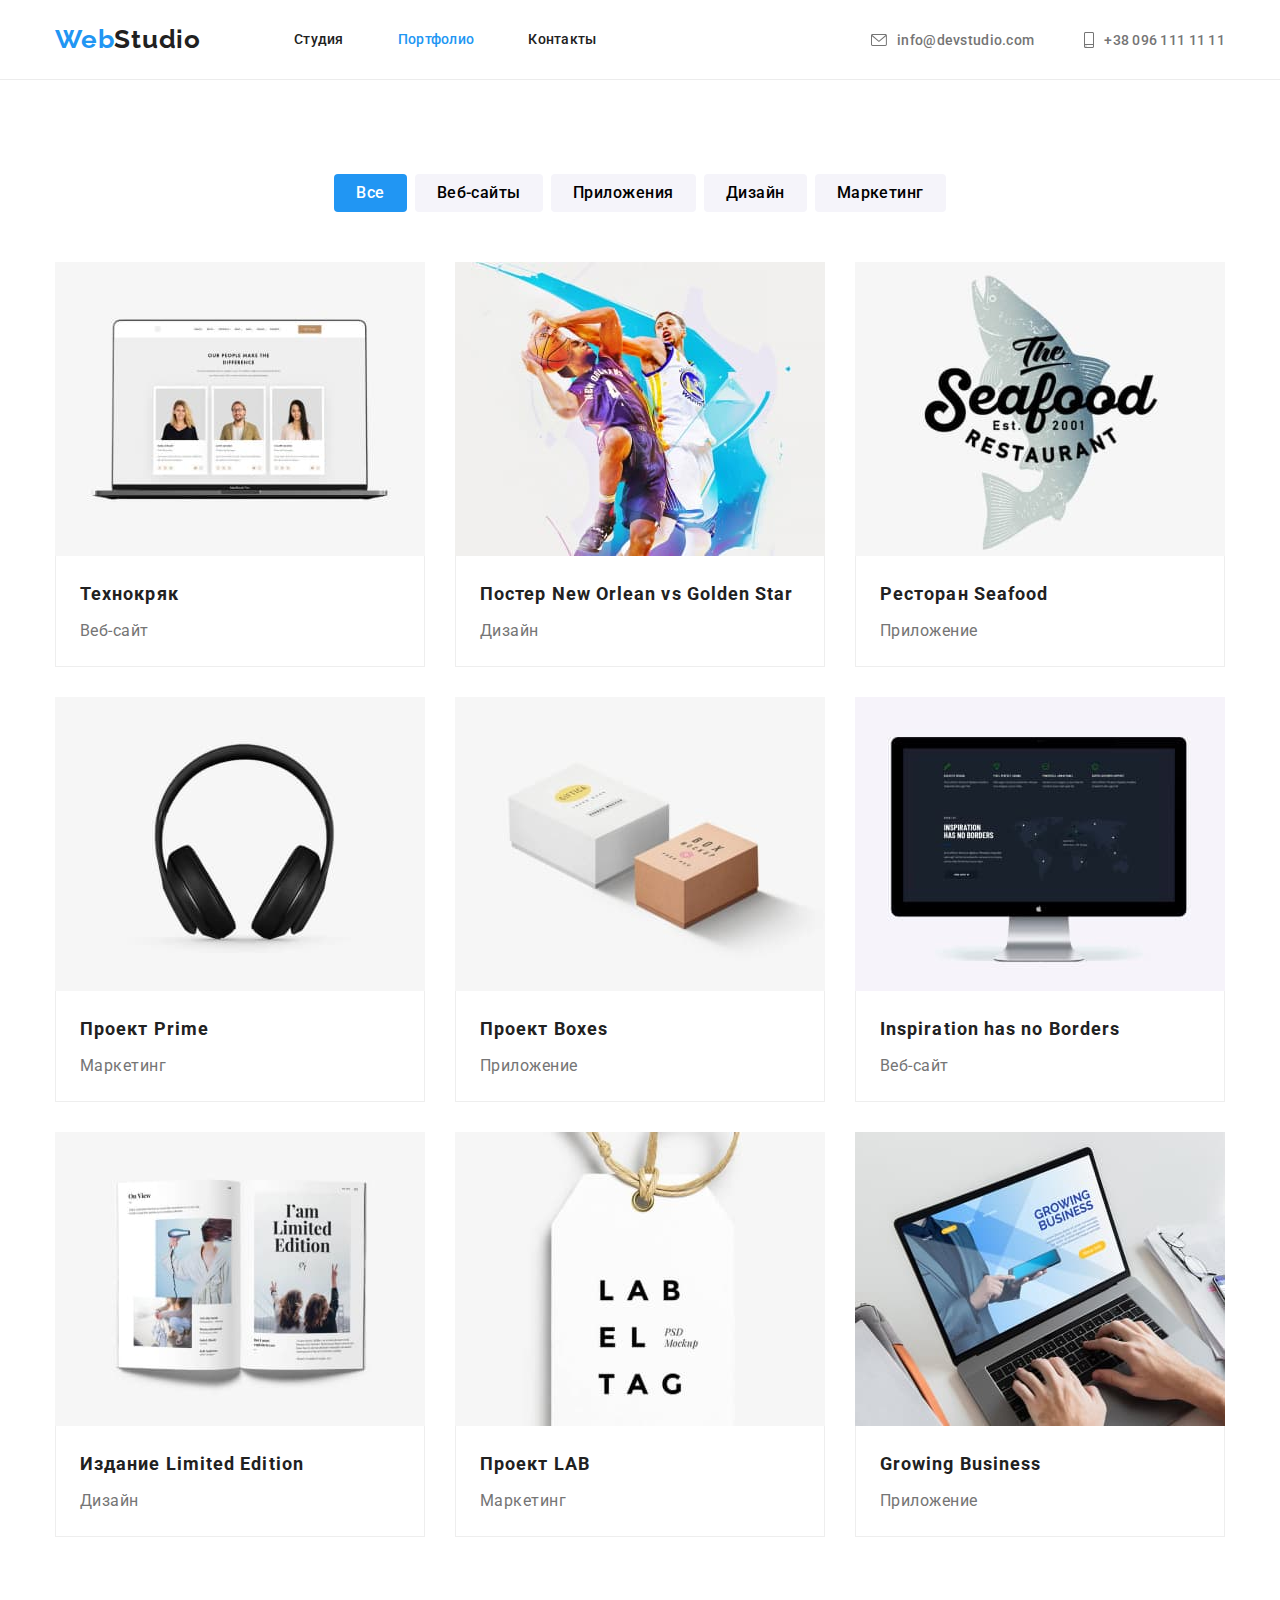
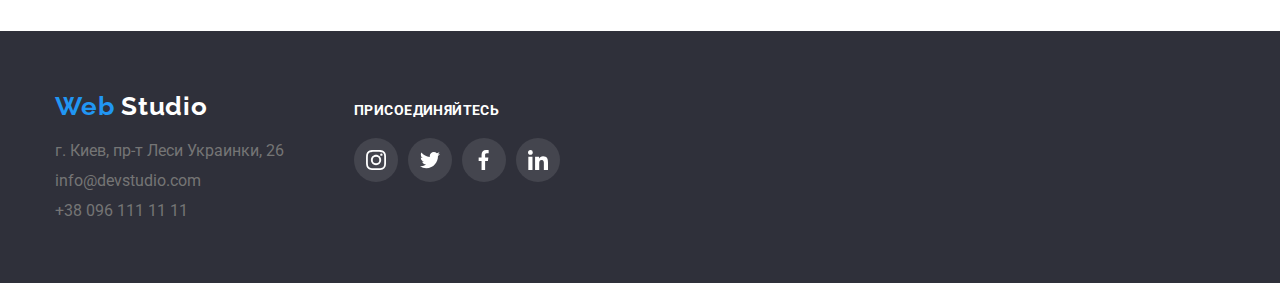
==== portfolio.html @ 32d03e29 "start homework" ====
<!DOCTYPE html>
<html lang="ru">
  <head>
    <meta charset="UTF-8" />
    <meta name="description" content="Портфолио" />
    <title>Портфолио</title>
    <link
      href="https://fonts.googleapis.com/css2?family=DM+Serif+Display&family=Raleway:wght@700&family=Roboto:wght@400;500;700;900&display=swap"
      rel="stylesheet"
    />
    <link rel="stylesheet" href="css/modern-normalize.css" />
    <link rel="stylesheet" href="css/style.css" />
  </head>
  <body>
    <header class="header">
      <div class="container header__container">
        <nav class="nav">
          <a class="logo" href="index.html">
            <span class="logo_fword">Web</span>Studio
          </a>
          <ul class="nav__list">
            <li class="nav__list-item">
              <a class="nav__link" href="index.html"> Студия </a>
            </li>
            <li class="nav__list-item">
              <a class="nav__link nav__link--current" href="#"> Портфолио </a>
            </li>
            <li class="nav__list-item">
              <a class="nav__link" href="#"> Контакты </a>
            </li>
          </ul>
        </nav>
        <ul class="contacts">
          <li class="contacts_item">
            <a class="contacts__link" href="mailto:info@devstudio.com">
              <svg
                      class="contacts__icon contacts__icon--email"
                      width="16px"
                      height="12px"
              >
                <use href="images/icons.svg#icon-email"></use>
              </svg>
              info@devstudio.com
            </a>
          </li>
          <li class="contacts_item">
            <a class="contacts__link" href="tel:+380961111111">
              <svg
                      class="contacts__icon contacts__icon--phone"
                      width="10px"
                      height="16px"
              >
                <use href="images/icons.svg#icon-smartphone"></use>
              </svg>
              +38 096 111 11 11
            </a>
          </li>
        </ul>
      </div>
    </header>
    <main>
      <section class="section">
        <div class="container">
          <h2 class="visually-hidden">Портфолио</h2>
          <ul class="filter-buttons">
            <li class="filter-buttons__item">
              <button class="button button--current" type="button">Все</button>
            </li>
            <li class="filter-buttons__item">
              <button class="button" type="button">Веб-сайты</button>
            </li>
            <li class="filter-buttons__item">
              <button class="button" type="button">Приложения</button>
            </li>
            <li class="filter-buttons__item">
              <button class="button" type="button">Дизайн</button>
            </li>
            <li class="filter-buttons__item">
              <button class="button" type="button">Маркетинг</button>
            </li>
          </ul>
          <ul class="project-list">
            <li class="project-list__item">
              <a class="project-list__link-wrap" href="">
                <img
                  class="project-list__img"
                  src="images/portfolio1.jpg"
                  alt="Ноутбук"
                />
                <div class="project-list__bottom-container">
                  <h3 class="project-list__title">Технокряк</h3>
                  <p class="project-list__desc">Веб-сайт</p>
                </div>
              </a>
            </li>
            <li class="project-list__item">
              <a class="project-list__link-wrap" href="">
                <img
                  class="project-list__img"
                  src="images/portfolio2.jpg"
                  alt="Два игрока в баскетбол"
                />
                <div class="project-list__bottom-container">
                  <h3 class="project-list__title">
                    Постер New Orlean vs Golden Star
                  </h3>
                  <p class="project-list__desc">Дизайн</p>
                </div>
              </a>
            </li>
            <li class="project-list__item">
              <a class="project-list__link-wrap" href="">
                <img
                  class="project-list__img"
                  src="images/portfolio3.jpg"
                  alt="Логотип ресторана Seafood"
                />
                <div class="project-list__bottom-container">
                  <h3 class="project-list__title">Ресторан Seafood</h3>
                  <p class="project-list__desc">Приложение</p>
                </div>
              </a>
            </li>
            <li class="project-list__item">
              <a class="project-list__link-wrap" href="">
                <img
                  class="project-list__img"
                  src="images/portfolio4.jpg"
                  alt="Черные полноразмерные наушники"
                />
                <div class="project-list__bottom-container">
                  <h3 class="project-list__title">Проект Prime</h3>
                  <p class="project-list__desc">Маркетинг</p>
                </div>
              </a>
            </li>
            <li class="project-list__item">
              <a class="project-list__link-wrap" href="">
                <img
                  class="project-list__img"
                  src="images/portfolio5.jpg"
                  alt="Две коробки"
                />
                <div class="project-list__bottom-container">
                  <h3 class="project-list__title">Проект Boxes</h3>
                  <p class="project-list__desc">Приложение</p>
                </div>
              </a>
            </li>
            <li class="project-list__item">
              <a class="project-list__link-wrap" href="">
                <img
                  class="project-list__img"
                  src="images/portfolio6.jpg"
                  alt="Монитор"
                />
                <div class="project-list__bottom-container">
                  <h3 class="project-list__title">
                    Inspiration has no Borders
                  </h3>
                  <p class="project-list__desc">Веб-сайт</p>
                </div>
              </a>
            </li>
            <li class="project-list__item">
              <a class="project-list__link-wrap" href="">
                <img
                  class="project-list__img"
                  src="images/portfolio7.jpg"
                  alt="Открытая книга"
                />
                <div class="project-list__bottom-container">
                  <h3 class="project-list__title">Издание Limited Edition</h3>
                  <p class="project-list__desc">Дизайн</p>
                </div>
              </a>
            </li>
            <li class="project-list__item">
              <a class="project-list__link-wrap" href="">
                <img
                  class="project-list__img"
                  src="images/portfolio8.jpg"
                  alt="Бирка с надпись: Lab el tag"
                />
                <div class="project-list__bottom-container">
                  <h3 class="project-list__title">Проект LAB</h3>
                  <p class="project-list__desc">Маркетинг</p>
                </div>
              </a>
            </li>
            <li class="project-list__item">
              <a class="project-list__link-wrap" href="">
                <img
                  class="project-list__img"
                  src="images/portfolio9.jpg"
                  alt="Ноутбук на котором печатают"
                />
                <div class="project-list__bottom-container">
                  <h3 class="project-list__title">Growing Business</h3>
                  <p class="project-list__desc">Приложение</p>
                </div>
              </a>
            </li>
          </ul>
        </div>
      </section>
    </main>
    <footer class="footer">
      <div class="container footer__container">
        <div class="footer__el-wrap">
          <a class="logo logo--white" href="#">
            <span class="logo_fword">Web</span> Studio
          </a>
          <address class="address">
            <ul class="address__list">
              <li class="address__item">
                <a
                        class="address__contact"
                        href="https://www.google.com/maps/search/?api=1&query=Киев+Леси+Украинки+26"
                        target="_blank"
                        rel="noopener noreferrer"
                >
                  г. Киев, пр-т Леси Украинки, 26
                </a>
              </li>
              <li class="address__item">
                <a class="address__contact" href="mailto:info@devstudio.com">
                  info@devstudio.com
                </a>
              </li>
              <li class="address__item">
                <a class="address__contact" href="tel:+380961111111">
                  +38 096 111 11 11
                </a>
              </li>
            </ul>
          </address>
        </div>
        <div class="footer__el-wrap">
          <b class="footer__call">присоединяйтесь</b>
          <ul class="social-medias">
            <li class="social-medias__item">
              <a class="social-medias__link" href="">
                <svg class="social-medias__icon" width="20px" height="20px">
                  <use href="images/icons.svg#icon-instagram"></use>
                </svg>
              </a>
            </li>
            <li class="social-medias__item">
              <a class="social-medias__link" href="">
                <svg class="social-medias__icon" width="20px" height="20px">
                  <use href="images/icons.svg#icon-twitter"></use>
                </svg>
              </a>
            </li>
            <li class="social-medias__item">
              <a class="social-medias__link" href="">
                <svg class="social-medias__icon" width="20px" height="20px">
                  <use href="images/icons.svg#icon-facebook"></use>
                </svg>
              </a>
            </li>
            <li class="social-medias__item">
              <a class="social-medias__link" href="">
                <svg class="social-medias__icon" width="20px" height="20px">
                  <use href="images/icons.svg#icon-linkedIn"></use>
                </svg>
              </a>
            </li>
          </ul>
        </div>
      </div>
    </footer>
  </body>
</html>
---- css/style.css ----
:root {
  --brand-color: #2196f3;
  --background-color-grey_dark: #2f303a;
  --background-color-grey_light: #f5f4fa;
  --text-color-black: #212121;
  --text-color-grey: #757575;
  --color-white: #fff;
  --border-color: #eeeeee;
  --color-icon-grey: #afb1b8;
  --color-social-media-background_grey: #44454e;
  /*--section-padding: 94px 13.4375%;*/
  --section-padding: 94px 0;
  --box-shadow-team: 0px 1px 3px rgba(0, 0, 0, 0.12),
    0px 1px 1px rgba(0, 0, 0, 0.14), 0px 2px 1px rgba(0, 0, 0, 0.2);
  --border-projects-width: 1px;
  --border-projects_item: var(--border-projects-width) solid var(--border-color);
  --button-hover-shadow: 0px 3px 1px rgba(0, 0, 0, 0.1),
    0px 1px 2px rgba(0, 0, 0, 0.08), 0px 2px 2px rgba(0, 0, 0, 0.12);
}

ul {
  padding: 0;
  list-style: none;
}

a {
  text-decoration: none;
}

h1,
h2,
h3,
h4,
h5,
h6,
p,
ul,
li {
  margin: 0;
}

body {
  margin: 0;

  box-sizing: border-box;

  font-family: "Roboto", sans-serif;
  color: var(--text-color-black);
}

.visually-hidden {
  position: absolute;
  clip: rect(0 0 0 0);
  width: 1px;
  height: 1px;
  margin: -1px;
}

.container {
  width: 1200px;
  padding: 0 15px;
  margin: auto;
}

.header {
  padding: 24px 0;
  border-bottom: 1px solid #ececec;
}

.header__container {
  display: flex;
  align-items: center;
}

.main {
  margin: 0;
  padding: 0;
}

.logo {
  text-decoration: none;
  font-family: "Raleway", sans-serif;
  font-weight: 700;
  font-size: 26px;
  line-height: 31px;
  letter-spacing: 0.03em;
  color: var(--text-color-black);
}

.logo_fword {
  color: var(--brand-color);
}

.logo--white {
  color: var(--color-white);
}

.nav {
  display: flex;
  align-items: center;
}

.nav__list {
  display: inline-block;
  margin-left: 93px;

  list-style-type: none;
}

.nav__list-item {
  display: inline-block;
}

.nav__list-item + .nav__list-item {
  margin-left: 50px;
}

.nav__link {
  text-decoration: none;
  color: var(--text-color-black);
  font-weight: 500;
  font-size: 14px;
  line-height: 16px;
  letter-spacing: 0.02em;
}

.nav__link:hover,
.nav__link:focus,
.nav__link:active {
  color: var(--brand-color);
}

.nav__link--current {
  color: var(--brand-color);
}

.contacts {
  display: flex;
  margin-left: auto;
}

.contacts_item + .contacts_item {
  margin-left: 50px;
}

.contacts__link {
  display: flex;
  justify-content: center;
  align-items: center;

  color: var(--text-color-grey);
  text-decoration: none;
  font-weight: 500;
  font-size: 14px;
  line-height: 16px;
  letter-spacing: 0.02em;
}

.contacts__link:hover,
.contacts__link:focus,
.contacts__link:active {
  color: var(--brand-color);
}

.contacts__link:hover .contacts__icon,
.contacts__link:focus .contacts__icon,
.contacts__link:active .contacts__icon {
  fill: var(--brand-color);
}

.contacts__icon {
  fill: var(--text-color-grey);
  margin-right: 10px;
}

.contacts__icon--email {
}

.contacts__icon--phone {
}

.section {
  padding: var(--section-padding);
}

.section-h1 {
  padding: 200px 0;
  max-width: 1600px;

  text-align: center;
  background-image: linear-gradient(
      rgba(47, 48, 58, 0.4),
      rgba(47, 48, 58, 0.4)
    ),
    url("../images/bg1.jpg");
  background-repeat: no-repeat;
  background-size: cover;
  background-position: center;
}

.section--bottom-p-zero {
  padding-bottom: 0;
}

.section--dark {
  background-color: var(--background-color-grey_dark);
}

.section--gray-light {
  background-color: var(--background-color-grey_light);
}

.section__title {
  display: block;
  margin: 0 0 50px 0;

  font-weight: 700;
  font-size: 36px;
  line-height: 42px;
  text-align: center;
  letter-spacing: 0.03em;
}

.section__title-bigger {
  max-width: 700px;
  margin: 0 auto 30px auto;

  font-weight: 900;
  font-size: 44px;
  line-height: 60px;
  letter-spacing: 0.06em;
  text-transform: uppercase;
  color: var(--color-white);
}

.button {
  padding: 6px 22px;

  font-weight: 500;
  font-size: 16px;
  line-height: 26px;
  text-align: center;
  letter-spacing: 0.03em;

  background: var(--background-color-grey_light);
  border-radius: 4px;
  border: none;
}

.button:hover,
.button:focus,
button:active {
  color: var(--color-white);

  cursor: pointer;
  box-shadow: var(--button-hover-shadow);
  background: var(--brand-color);
}

.button--blue,
.button--current {
  background-color: var(--brand-color);
  color: var(--color-white);
}

.button--blue:hover,
.button--blue:focus,
.button--blue:active {
  color: var(--brand-color);
  background-color: var(--background-color-grey_light);
}

.button__order {
  padding: 10px 32px;

  line-height: 30px;
  letter-spacing: 0.06em;
  font-weight: 700;

  box-shadow: 0 4px 4px rgba(0, 0, 0, 0.15);
}

.advantages {
  display: flex;
}

.advantages__item {
  max-width: 270px;
}

.advantages__item + .advantages__item {
  margin-left: 30px;
}

.advantages__icon-wrap {
  display: flex;
  justify-content: center;
  align-items: center;
  padding-top: 25px;
  padding-bottom: 25px;
  margin-bottom: 30px;

  background: var(--background-color-grey_light);
  border-radius: 4px;
}

.advantages__icon {
}

.advantages__title {
  font-size: 14px;
  line-height: 16px;
  letter-spacing: 0.03em;
  text-transform: uppercase;
}

.advantages__desc {
  margin: 10px 0 0 0;
  min-height: 75px;

  font-size: 14px;
  line-height: 24px;
  letter-spacing: 0.03em;
  color: var(--text-color-grey);
}

.doings {
  display: flex;
}

.doings__item {
}

.doings__item:not(:last-child) {
  margin-right: 30px;
}

.doings__img {
  display: block;
  max-width: 100%;
}

.team {
  display: flex;
}

.team__item {
  max-width: 270px;

  box-shadow: var(--box-shadow-team);
  border-radius: 0 0 4px 4px;
}

.team__item:not(:last-child) {
  margin-right: 30px;
}

.team_img {
  display: block;
  max-width: 100%;
}

.team__bottom-container {
  padding: 30px 0;

  background-color: var(--color-white);
}

.team__title {
  margin-bottom: 10px;

  font-weight: 500;
  font-size: 16px;
  line-height: 19px;
  text-align: center;
  letter-spacing: 0.03em;
}

.team__desc {
  margin-bottom: 16px;

  font-size: 16px;
  line-height: 19px;
  text-align: center;
  letter-spacing: 0.03em;
  color: var(--text-color-grey);
}

.social-medias {
  display: flex;
  justify-content: center;
}

.social-medias__item {
  display: flex;
  justify-content: center;
  align-items: center;
  width: 44px;
  height: 44px;
  border-radius: 50%;
  background-color: var(--color-social-media-background_grey);
}

.team__social-medias-item {
  background-color: inherit;
}

.social-medias__item:hover,
.social-medias__item:focus-within,
.social-medias__item:active {
  background: var(--brand-color);
}

.team__social-medias-item:hover .team__social-icon,
.team__social-medias-item:focus-within .team__social-icon,
.team__social-medias-item:active .team__social-icon {
  fill: var(--color-white);
}

.social-medias__item + .social-medias__item {
  margin-left: 10px;
}

.social-medias__link {
  display: flex;
  justify-content: center;
  align-items: center;
  width: 100%;
  height: 100%;
}

.social-medias__icon {
  fill: var(--color-white);
}
.team__social-icon {
  fill: var(--color-icon-grey);
}

.regular-customers {
  display: flex;
  justify-content: center;
}

.regular-customers__item {

  border: 1px solid var(--color-icon-grey);
  border-radius: 4px;
}

.regular-customers__item + .regular-customers__item {
  margin-left: 30px;
}

.regular-customers__item:hover .regular-customers__icon,
.regular-customers__item:active .regular-customers__icon,
.regular-customers__item:focus-within .regular-customers__icon {
  fill: var(--brand-color);
}

.regular-customers__item:hover,
.regular-customers__item:active,
.regular-customers__item:focus-within {
  border-color: var(--brand-color);
}

.regular-customers__link {
  padding: 16px 32px;
  display: block;
  width: 100%;
  height: 100%;
}

.regular-customers__icon {
  fill: var(--color-icon-grey);
}

.footer {
  padding: 60px 0;
  background-color: var(--background-color-grey_dark);
}

.footer__container {
  display: flex;
  align-items: baseline;
}

.footer__el-wrap + .footer__el-wrap {
  margin-left: 70px;
}

.address {
  margin-top: 20px;

  font-style: normal;
}

.address__list {
  list-style-type: none;
  padding: 0;
  margin: 0;
}

.address__item:not(:last-child) {
  margin-bottom: 9px;
}

.address__item {
  min-height: 21px;
}

.address__contact {
  text-decoration: none;
  color: var(--text-color-grey);
}

.address__contact:hover,
.address__contact:active,
.address__contact:focus {
  color: var(--color-white);
}

.footer__call {
  margin-bottom: 20px;
  display: block;

  font-size: 14px;
  line-height: 16px;
  letter-spacing: 0.03em;
  text-transform: uppercase;
  color: var(--color-white);
}

.filter-buttons {
  display: flex;
  justify-content: center;
  margin-bottom: 50px;
}

.filter-buttons__item {
}

.filter-buttons__item:not(:last-child) {
  margin-right: 8px;
}

.project-list {
  margin: -15px;
  display: flex;
  flex-wrap: wrap;
}

.project-list__link-wrap {
  display: block;
}

.project-list__link-wrap:hover,
.project-list__link-wrap:focus,
.project-list__link-wrap:active  {
  box-shadow: 0 1px 1px rgba(0, 0, 0, 0.12), 0 4px 4px rgba(0, 0, 0, 0.06),
    1px 4px 6px rgba(0, 0, 0, 0.16);
}

.project-list__item {
  margin: 15px;
  max-width: 370px;
}

.project-list__bottom-container {
  padding: 20px 24px;

  border-right: var(--border-projects_item);
  border-left: var(--border-projects_item);
  border-bottom: var(--border-projects_item);
}

.project-list__title {
  margin-top: 0;
  margin-bottom: 4px;

  font-size: 18px;
  line-height: 36px;
  letter-spacing: 0.06em;
  color: var(--text-color-black);
}

.project-list__img {
  display: block;
  max-width: 100%;
}

.project-list__desc {
  margin: 0;

  font-size: 16px;
  line-height: 30px;
  letter-spacing: 0.03em;
  color: var(--text-color-grey);
}
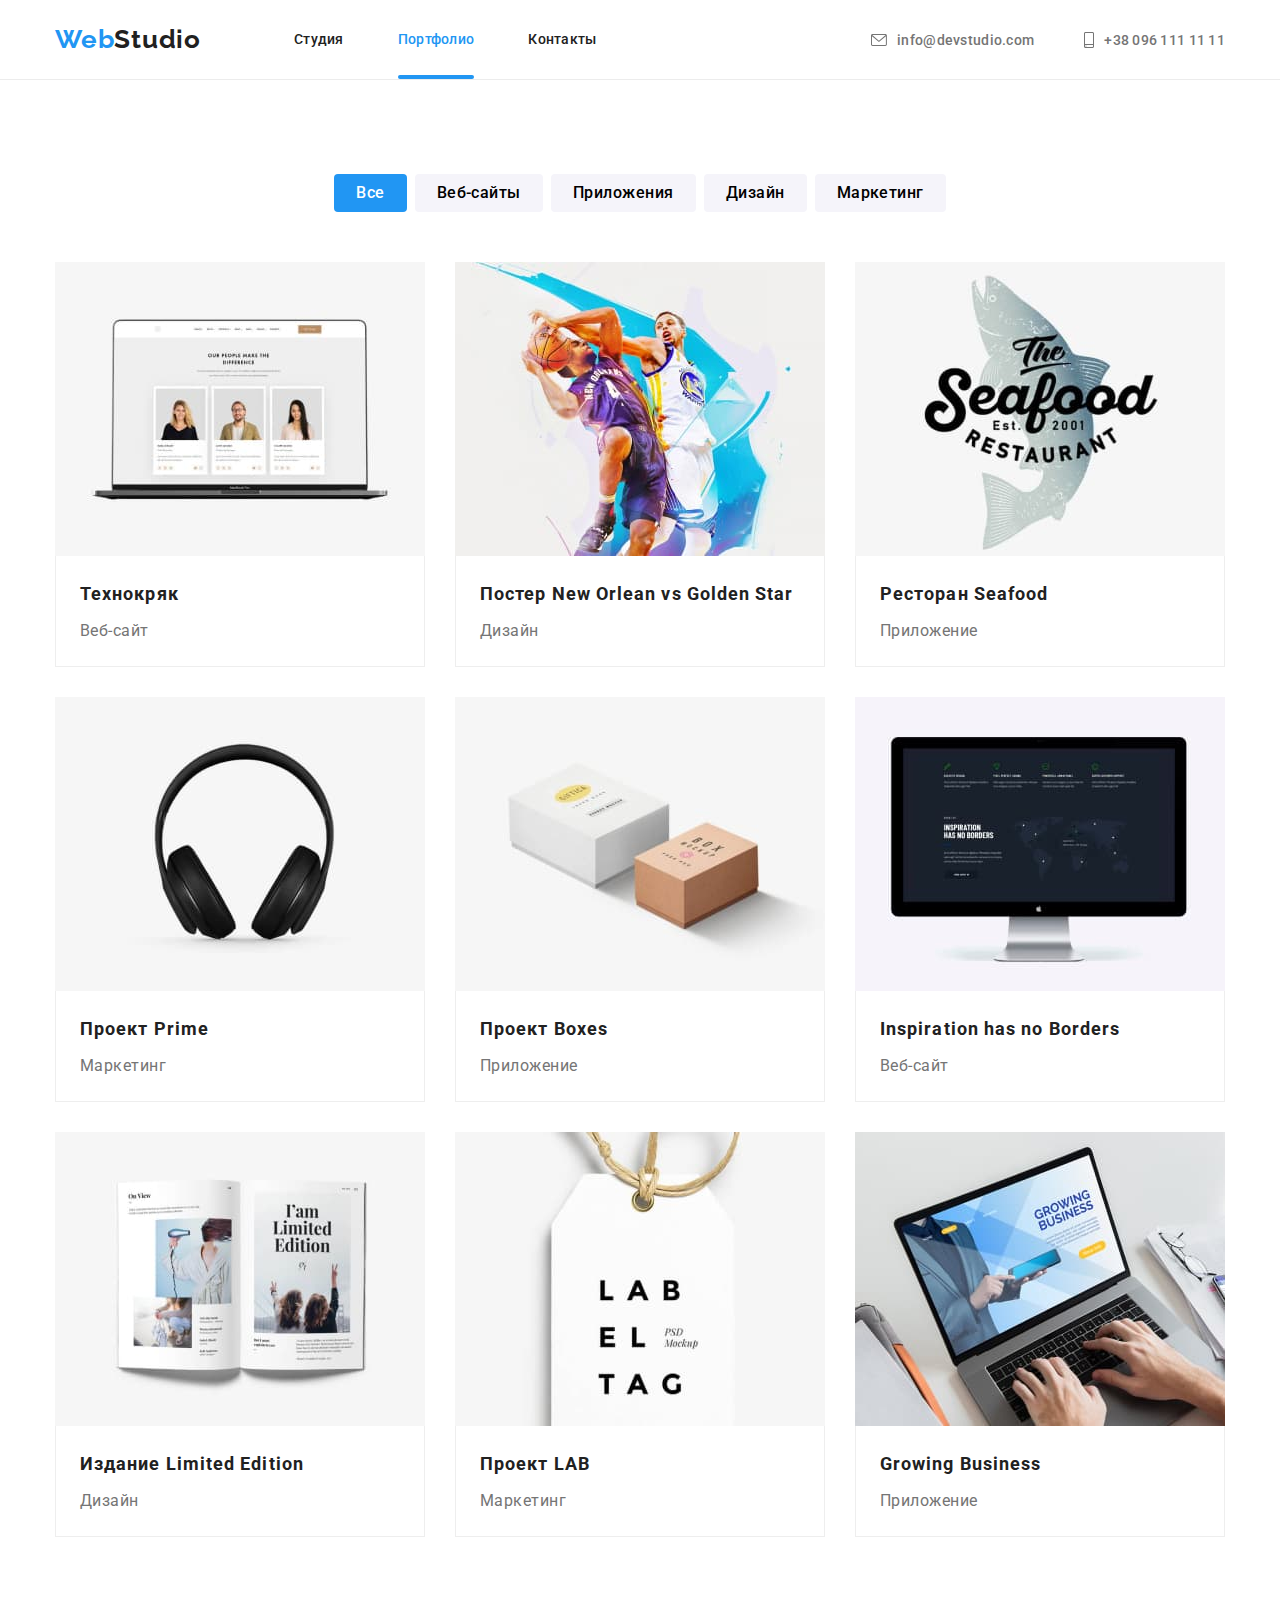
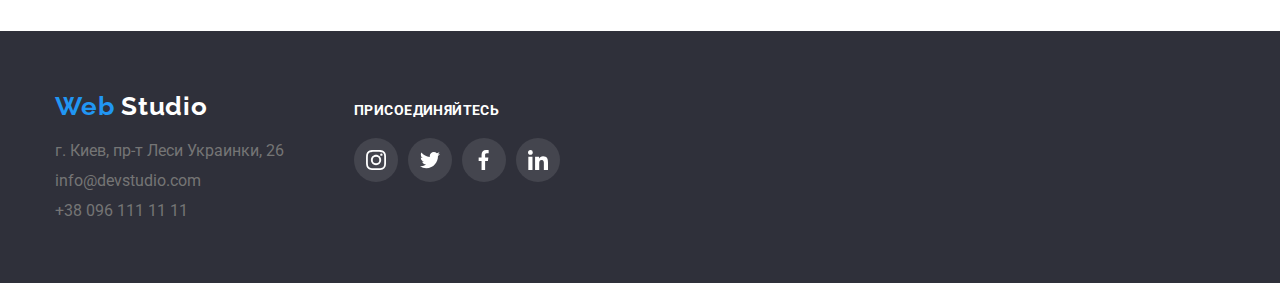
==== commit 390bfd29: "finished" ====
--- a/portfolio.html
+++ b/portfolio.html
@@ -34,9 +34,9 @@
           <li class="contacts_item">
             <a class="contacts__link" href="mailto:info@devstudio.com">
               <svg
-                      class="contacts__icon contacts__icon--email"
-                      width="16px"
-                      height="12px"
+                class="contacts__icon contacts__icon--email"
+                width="16px"
+                height="12px"
               >
                 <use href="images/icons.svg#icon-email"></use>
               </svg>
@@ -46,9 +46,9 @@
           <li class="contacts_item">
             <a class="contacts__link" href="tel:+380961111111">
               <svg
-                      class="contacts__icon contacts__icon--phone"
-                      width="10px"
-                      height="16px"
+                class="contacts__icon contacts__icon--phone"
+                width="10px"
+                height="16px"
               >
                 <use href="images/icons.svg#icon-smartphone"></use>
               </svg>
@@ -82,11 +82,18 @@
           <ul class="project-list">
             <li class="project-list__item">
               <a class="project-list__link-wrap" href="">
-                <img
-                  class="project-list__img"
-                  src="images/portfolio1.jpg"
-                  alt="Ноутбук"
-                />
+                <div class="project-list__top-container">
+                  <img
+                    class="project-list__img"
+                    src="images/portfolio1.jpg"
+                    alt="Ноутбук"
+                  />
+                  <p class="project-list__hover-text">
+                    Технокряк это современная площадка распространения
+                    коронавируса. Компании используют эту платформу для
+                    цифрового шпионажа и атак на защищённые сервера конкурентов.
+                  </p>
+                </div>
                 <div class="project-list__bottom-container">
                   <h3 class="project-list__title">Технокряк</h3>
                   <p class="project-list__desc">Веб-сайт</p>
@@ -95,11 +102,18 @@
             </li>
             <li class="project-list__item">
               <a class="project-list__link-wrap" href="">
-                <img
-                  class="project-list__img"
-                  src="images/portfolio2.jpg"
-                  alt="Два игрока в баскетбол"
-                />
+                <div class="project-list__top-container">
+                  <img
+                    class="project-list__img"
+                    src="images/portfolio2.jpg"
+                    alt="Два игрока в баскетбол"
+                  />
+                  <p class="project-list__hover-text">
+                    Технокряк это современная площадка распространения
+                    коронавируса. Компании используют эту платформу для
+                    цифрового шпионажа и атак на защищённые сервера конкурентов.
+                  </p>
+                </div>
                 <div class="project-list__bottom-container">
                   <h3 class="project-list__title">
                     Постер New Orlean vs Golden Star
@@ -110,11 +124,18 @@
             </li>
             <li class="project-list__item">
               <a class="project-list__link-wrap" href="">
-                <img
-                  class="project-list__img"
-                  src="images/portfolio3.jpg"
-                  alt="Логотип ресторана Seafood"
-                />
+                <div class="project-list__top-container">
+                  <img
+                    class="project-list__img"
+                    src="images/portfolio3.jpg"
+                    alt="Логотип ресторана Seafood"
+                  />
+                  <p class="project-list__hover-text">
+                    Технокряк это современная площадка распространения
+                    коронавируса. Компании используют эту платформу для
+                    цифрового шпионажа и атак на защищённые сервера конкурентов.
+                  </p>
+                </div>
                 <div class="project-list__bottom-container">
                   <h3 class="project-list__title">Ресторан Seafood</h3>
                   <p class="project-list__desc">Приложение</p>
@@ -123,11 +144,18 @@
             </li>
             <li class="project-list__item">
               <a class="project-list__link-wrap" href="">
-                <img
-                  class="project-list__img"
-                  src="images/portfolio4.jpg"
-                  alt="Черные полноразмерные наушники"
-                />
+                <div class="project-list__top-container">
+                  <img
+                    class="project-list__img"
+                    src="images/portfolio4.jpg"
+                    alt="Черные полноразмерные наушники"
+                  />
+                  <p class="project-list__hover-text">
+                    Технокряк это современная площадка распространения
+                    коронавируса. Компании используют эту платформу для
+                    цифрового шпионажа и атак на защищённые сервера конкурентов.
+                  </p>
+                </div>
                 <div class="project-list__bottom-container">
                   <h3 class="project-list__title">Проект Prime</h3>
                   <p class="project-list__desc">Маркетинг</p>
@@ -136,11 +164,18 @@
             </li>
             <li class="project-list__item">
               <a class="project-list__link-wrap" href="">
-                <img
-                  class="project-list__img"
-                  src="images/portfolio5.jpg"
-                  alt="Две коробки"
-                />
+                <div class="project-list__top-container">
+                  <img
+                    class="project-list__img"
+                    src="images/portfolio5.jpg"
+                    alt="Две коробки"
+                  />
+                  <p class="project-list__hover-text">
+                    Технокряк это современная площадка распространения
+                    коронавируса. Компании используют эту платформу для
+                    цифрового шпионажа и атак на защищённые сервера конкурентов.
+                  </p>
+                </div>
                 <div class="project-list__bottom-container">
                   <h3 class="project-list__title">Проект Boxes</h3>
                   <p class="project-list__desc">Приложение</p>
@@ -149,11 +184,18 @@
             </li>
             <li class="project-list__item">
               <a class="project-list__link-wrap" href="">
-                <img
-                  class="project-list__img"
-                  src="images/portfolio6.jpg"
-                  alt="Монитор"
-                />
+                <div class="project-list__top-container">
+                  <img
+                    class="project-list__img"
+                    src="images/portfolio6.jpg"
+                    alt="Монитор"
+                  />
+                  <p class="project-list__hover-text">
+                    Технокряк это современная площадка распространения
+                    коронавируса. Компании используют эту платформу для
+                    цифрового шпионажа и атак на защищённые сервера конкурентов.
+                  </p>
+                </div>
                 <div class="project-list__bottom-container">
                   <h3 class="project-list__title">
                     Inspiration has no Borders
@@ -164,11 +206,18 @@
             </li>
             <li class="project-list__item">
               <a class="project-list__link-wrap" href="">
-                <img
-                  class="project-list__img"
-                  src="images/portfolio7.jpg"
-                  alt="Открытая книга"
-                />
+                <div class="project-list__top-container">
+                  <img
+                    class="project-list__img"
+                    src="images/portfolio7.jpg"
+                    alt="Открытая книга"
+                  />
+                  <p class="project-list__hover-text">
+                    Технокряк это современная площадка распространения
+                    коронавируса. Компании используют эту платформу для
+                    цифрового шпионажа и атак на защищённые сервера конкурентов.
+                  </p>
+                </div>
                 <div class="project-list__bottom-container">
                   <h3 class="project-list__title">Издание Limited Edition</h3>
                   <p class="project-list__desc">Дизайн</p>
@@ -177,11 +226,18 @@
             </li>
             <li class="project-list__item">
               <a class="project-list__link-wrap" href="">
-                <img
-                  class="project-list__img"
-                  src="images/portfolio8.jpg"
-                  alt="Бирка с надпись: Lab el tag"
-                />
+                <div class="project-list__top-container">
+                  <img
+                    class="project-list__img"
+                    src="images/portfolio8.jpg"
+                    alt="Бирка с надпись: Lab el tag"
+                  />
+                  <p class="project-list__hover-text">
+                    Технокряк это современная площадка распространения
+                    коронавируса. Компании используют эту платформу для
+                    цифрового шпионажа и атак на защищённые сервера конкурентов.
+                  </p>
+                </div>
                 <div class="project-list__bottom-container">
                   <h3 class="project-list__title">Проект LAB</h3>
                   <p class="project-list__desc">Маркетинг</p>
@@ -190,11 +246,18 @@
             </li>
             <li class="project-list__item">
               <a class="project-list__link-wrap" href="">
-                <img
-                  class="project-list__img"
-                  src="images/portfolio9.jpg"
-                  alt="Ноутбук на котором печатают"
-                />
+                <div class="project-list__top-container">
+                  <img
+                    class="project-list__img"
+                    src="images/portfolio9.jpg"
+                    alt="Ноутбук на котором печатают"
+                  />
+                  <p class="project-list__hover-text">
+                    Технокряк это современная площадка распространения
+                    коронавируса. Компании используют эту платформу для
+                    цифрового шпионажа и атак на защищённые сервера конкурентов.
+                  </p>
+                </div>
                 <div class="project-list__bottom-container">
                   <h3 class="project-list__title">Growing Business</h3>
                   <p class="project-list__desc">Приложение</p>
@@ -215,10 +278,10 @@
             <ul class="address__list">
               <li class="address__item">
                 <a
-                        class="address__contact"
-                        href="https://www.google.com/maps/search/?api=1&query=Киев+Леси+Украинки+26"
-                        target="_blank"
-                        rel="noopener noreferrer"
+                  class="address__contact"
+                  href="https://www.google.com/maps/search/?api=1&query=Киев+Леси+Украинки+26"
+                  target="_blank"
+                  rel="noopener noreferrer"
                 >
                   г. Киев, пр-т Леси Украинки, 26
                 </a>
@@ -271,5 +334,6 @@
         </div>
       </div>
     </footer>
+    <script src="./js/modal.js"></script>
   </body>
 </html>
--- a/css/style.css
+++ b/css/style.css
@@ -1,21 +1,30 @@
 :root {
   --brand-color: #2196f3;
+  --brand-color-opacity: rgba(33, 150, 243, 0.9);
   --background-color-grey_dark: #2f303a;
   --background-color-grey_light: #f5f4fa;
   --text-color-black: #212121;
+  --icon-black-clor: #000;
   --text-color-grey: #757575;
+  --backdrop-background-color: rgba(0, 0, 0, 0.2);
   --color-white: #fff;
   --border-color: #eeeeee;
   --color-icon-grey: #afb1b8;
+  --background-blackout: rgba(47, 48, 58, 0.4);
+  --background-doings: rgba(47, 48, 58, 0.8);
   --color-social-media-background_grey: #44454e;
   /*--section-padding: 94px 13.4375%;*/
   --section-padding: 94px 0;
   --box-shadow-team: 0px 1px 3px rgba(0, 0, 0, 0.12),
     0px 1px 1px rgba(0, 0, 0, 0.14), 0px 2px 1px rgba(0, 0, 0, 0.2);
+  --modal-shadow: 0 1px 3px rgba(0, 0, 0, 0.12), 0 1px 1px rgba(0, 0, 0, 0.14),
+    0 2px 1px rgba(0, 0, 0, 0.2);
   --border-projects-width: 1px;
   --border-projects_item: var(--border-projects-width) solid var(--border-color);
   --button-hover-shadow: 0px 3px 1px rgba(0, 0, 0, 0.1),
     0px 1px 2px rgba(0, 0, 0, 0.08), 0px 2px 2px rgba(0, 0, 0, 0.12);
+  --animation-function: cubic-bezier(0.4, 0, 0.2, 1);
+  --animation-duration: 250ms;
 }
 
 ul {
@@ -122,6 +131,8 @@
   font-size: 14px;
   line-height: 16px;
   letter-spacing: 0.02em;
+
+  transition: color var(--animation-duration) var(--animation-function);
 }
 
 .nav__link:hover,
@@ -131,7 +142,22 @@
 }
 
 .nav__link--current {
+  position: relative;
+  padding-bottom: 32px;
+
   color: var(--brand-color);
+}
+
+.nav__link--current::after {
+  display: block;
+  position: absolute;
+  bottom: 0;
+  content: "";
+  width: 100%;
+  height: 4px;
+
+  background: var(--brand-color);
+  border-radius: 2px;
 }
 
 .contacts {
@@ -154,6 +180,8 @@
   font-size: 14px;
   line-height: 16px;
   letter-spacing: 0.02em;
+
+  transition: color var(--animation-duration) var(--animation-function);
 }
 
 .contacts__link:hover,
@@ -171,6 +199,7 @@
 .contacts__icon {
   fill: var(--text-color-grey);
   margin-right: 10px;
+  transition: fill var(--animation-duration) var(--animation-function);
 }
 
 .contacts__icon--email {
@@ -189,8 +218,8 @@
 
   text-align: center;
   background-image: linear-gradient(
-      rgba(47, 48, 58, 0.4),
-      rgba(47, 48, 58, 0.4)
+      var(--background-blackout),
+      var(--background-blackout)
     ),
     url("../images/bg1.jpg");
   background-repeat: no-repeat;
@@ -245,16 +274,19 @@
   background: var(--background-color-grey_light);
   border-radius: 4px;
   border: none;
+  transition: color var(--animation-duration) var(--animation-function),
+    box-shadow var(--animation-duration) var(--animation-function),
+    background-color var(--animation-duration) var(--animation-function);
 }
 
 .button:hover,
 .button:focus,
-button:active {
+.button:active {
   color: var(--color-white);
 
   cursor: pointer;
   box-shadow: var(--button-hover-shadow);
-  background: var(--brand-color);
+  background-color: var(--brand-color);
 }
 
 .button--blue,
@@ -329,6 +361,7 @@
 }
 
 .doings__item {
+  position: relative;
 }
 
 .doings__item:not(:last-child) {
@@ -338,6 +371,23 @@
 .doings__img {
   display: block;
   max-width: 100%;
+}
+
+.doings__header {
+  width: 100%;
+  position: absolute;
+  bottom: 0;
+  padding: 27px 0;
+
+  font-weight: bold;
+  font-size: 14px;
+  line-height: 16px;
+  text-align: center;
+  letter-spacing: 0.03em;
+  text-transform: uppercase;
+  color: var(--color-white);
+
+  background-color: var(--background-doings);
 }
 
 .team {
@@ -399,6 +449,8 @@
   height: 44px;
   border-radius: 50%;
   background-color: var(--color-social-media-background_grey);
+  transition: background-color var(--animation-duration)
+    var(--animation-function);
 }
 
 .team__social-medias-item {
@@ -408,7 +460,7 @@
 .social-medias__item:hover,
 .social-medias__item:focus-within,
 .social-medias__item:active {
-  background: var(--brand-color);
+  background-color: var(--brand-color);
 }
 
 .team__social-medias-item:hover .team__social-icon,
@@ -431,6 +483,7 @@
 
 .social-medias__icon {
   fill: var(--color-white);
+  transition: fill var(--animation-duration) var(--animation-function);
 }
 .team__social-icon {
   fill: var(--color-icon-grey);
@@ -442,9 +495,9 @@
 }
 
 .regular-customers__item {
-
   border: 1px solid var(--color-icon-grey);
   border-radius: 4px;
+  transition: border-color var(--animation-duration) var(--animation-function);
 }
 
 .regular-customers__item + .regular-customers__item {
@@ -472,6 +525,7 @@
 
 .regular-customers__icon {
   fill: var(--color-icon-grey);
+  transition: fill var(--animation-duration) var(--animation-function);
 }
 
 .footer {
@@ -511,6 +565,7 @@
 .address__contact {
   text-decoration: none;
   color: var(--text-color-grey);
+  transition: color var(--animation-duration) var(--animation-function);
 }
 
 .address__contact:hover,
@@ -551,18 +606,45 @@
 
 .project-list__link-wrap {
   display: block;
+  transition: box-shadow var(--animation-duration) var(--animation-function);
 }
 
 .project-list__link-wrap:hover,
 .project-list__link-wrap:focus,
-.project-list__link-wrap:active  {
+.project-list__link-wrap:active {
   box-shadow: 0 1px 1px rgba(0, 0, 0, 0.12), 0 4px 4px rgba(0, 0, 0, 0.06),
     1px 4px 6px rgba(0, 0, 0, 0.16);
+}
+.project-list__link-wrap:hover .project-list__hover-text,
+.project-list__link-wrap:focus .project-list__hover-text,
+.project-list__link-wrap:active .project-list__hover-text {
+  transform: translateY(0);
 }
 
 .project-list__item {
   margin: 15px;
   max-width: 370px;
+}
+
+.project-list__top-container {
+  position: relative;
+  overflow: hidden;
+}
+
+.project-list__hover-text {
+  position: absolute;
+  top: 0;
+  height: 100%;
+  padding: 63px 24px 0 24px;
+  transform: translateY(100%);
+
+  font-size: 18px;
+  line-height: 28px;
+  letter-spacing: 0.03em;
+  color: var(--color-white);
+
+  background-color: var(--brand-color-opacity);
+  transition: transform var(--animation-duration) var(--animation-function);
 }
 
 .project-list__bottom-container {
@@ -596,3 +678,63 @@
   letter-spacing: 0.03em;
   color: var(--text-color-grey);
 }
+
+.backdrop {
+  position: fixed;
+  top: 0;
+  left: 0;
+
+  width: 100%;
+  height: 100%;
+
+  background-color: var(--backdrop-background-color);
+  transition: opacity var(--animation-duration) var(--animation-function);
+}
+
+.modal {
+  position: absolute;
+  top: 50%;
+  left: 50%;
+  transform: translate(-50%, -50%);
+
+  width: 528px;
+  height: 581px;
+
+  background-color: var(--color-white);
+  box-shadow: var(--modal-shadow);
+  border-radius: 4px;
+}
+
+.modal__btn-close {
+  position: absolute;
+  right: 8px;
+  top: 8px;
+
+  display: flex;
+  justify-content: center;
+  align-items: center;
+  width: 30px;
+  height: 30px;
+
+  border: 1px solid rgba(0, 0, 0, 0.1);
+  background-color: var(--color-white);
+  border-radius: 50%;
+}
+
+.modal__btn-close:hover .modal__icon-close,
+.modal__btn-close:focus .modal__icon-close,
+.modal__btn-close:active .modal__icon-close {
+  fill: var(--brand-color);
+}
+
+.modal__icon-close {
+  fill: var(--icon-black-clor);
+
+  transition: fill var(--animation-duration) var(--animation-function);
+}
+
+.is-hidden {
+  opacity: 0;
+  visibility: hidden;
+  pointer-events: none;
+}
